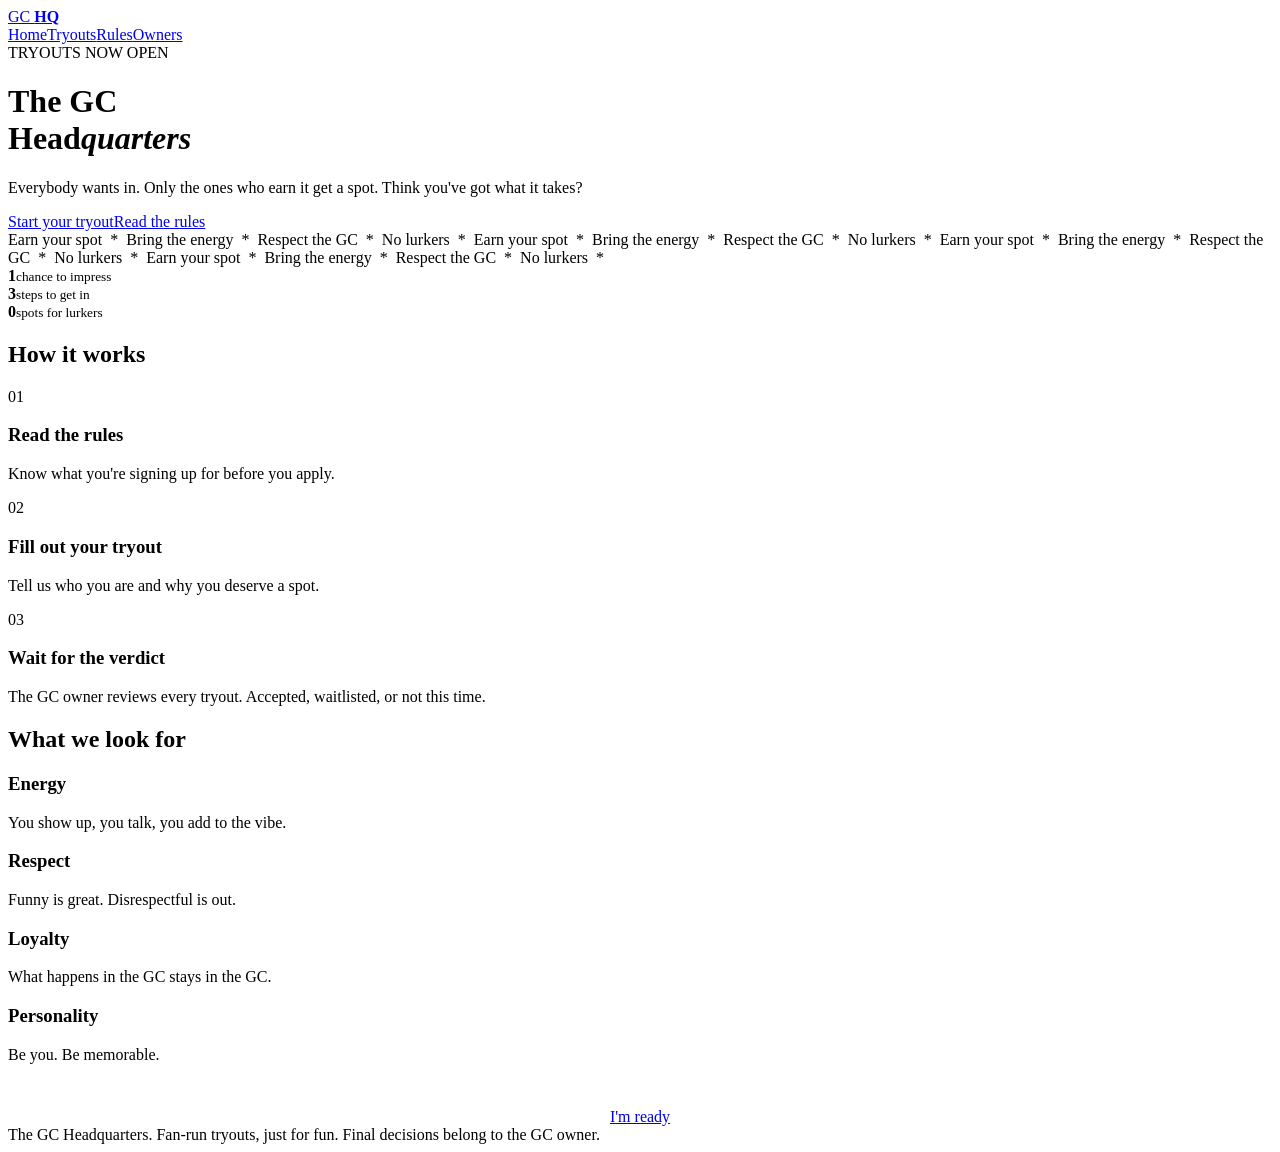
==== index.html @ 70f2122e "Add initial index.html for GC Headquarters" ====
<!doctype html><html lang="en"><head><meta charset="utf-8"><meta name="viewport" content="width=device-width,initial-scale=1"><title>The GC Headquarters</title><link rel="stylesheet" href="style.css"></head><body>
<nav><a class="logo" href="index.html">GC <b>HQ</b></a><div class="links"><a href="index.html" class="on">Home</a><a href="tryout.html" class="">Tryouts</a><a href="rules.html" class="">Rules</a><a href="owner-login.html">Owners</a></div></nav>
<div class="wrap">
<div class="hero"><div class="badge">TRYOUTS NOW OPEN</div>
<h1>The GC<br><span>Head</span><em>quarters</em></h1>
<p class="sub">Everybody wants in. Only the ones who earn it get a spot. Think you've got what it takes?</p>
<a class="btn" href="tryout.html">Start your tryout</a><a class="btn alt" href="rules.html">Read the rules</a></div>
<div class="ticker"><div>Earn your spot &nbsp;*&nbsp; Bring the energy &nbsp;*&nbsp; Respect the GC &nbsp;*&nbsp; No lurkers &nbsp;*&nbsp; Earn your spot &nbsp;*&nbsp; Bring the energy &nbsp;*&nbsp; Respect the GC &nbsp;*&nbsp; No lurkers &nbsp;*&nbsp; Earn your spot &nbsp;*&nbsp; Bring the energy &nbsp;*&nbsp; Respect the GC &nbsp;*&nbsp; No lurkers &nbsp;*&nbsp; Earn your spot &nbsp;*&nbsp; Bring the energy &nbsp;*&nbsp; Respect the GC &nbsp;*&nbsp; No lurkers &nbsp;*&nbsp;</div></div>
<div class="stats"><div class="stat"><b>1</b><small>chance to impress</small></div><div class="stat"><b>3</b><small>steps to get in</small></div><div class="stat"><b>0</b><small>spots for lurkers</small></div></div>
<h2>How it works</h2>
<div class="grid">
<div class="card"><div class="n">01</div><h3>Read the rules</h3><p>Know what you're signing up for before you apply.</p></div>
<div class="card"><div class="n">02</div><h3>Fill out your tryout</h3><p>Tell us who you are and why you deserve a spot.</p></div>
<div class="card"><div class="n">03</div><h3>Wait for the verdict</h3><p>The GC owner reviews every tryout. Accepted, waitlisted, or not this time.</p></div>
</div>
<h2>What we look for</h2>
<div class="grid">
<div class="card"><h3>Energy</h3><p>You show up, you talk, you add to the vibe.</p></div>
<div class="card"><h3>Respect</h3><p>Funny is great. Disrespectful is out.</p></div>
<div class="card"><h3>Loyalty</h3><p>What happens in the GC stays in the GC.</p></div>
<div class="card"><h3>Personality</h3><p>Be you. Be memorable.</p></div>
</div>
<div style="text-align:center;margin-top:44px"><a class="btn" href="tryout.html">I'm ready</a></div>
</div>
<footer>The GC Headquarters. Fan-run tryouts, just for fun. Final decisions belong to the GC owner.</footer></body></html>
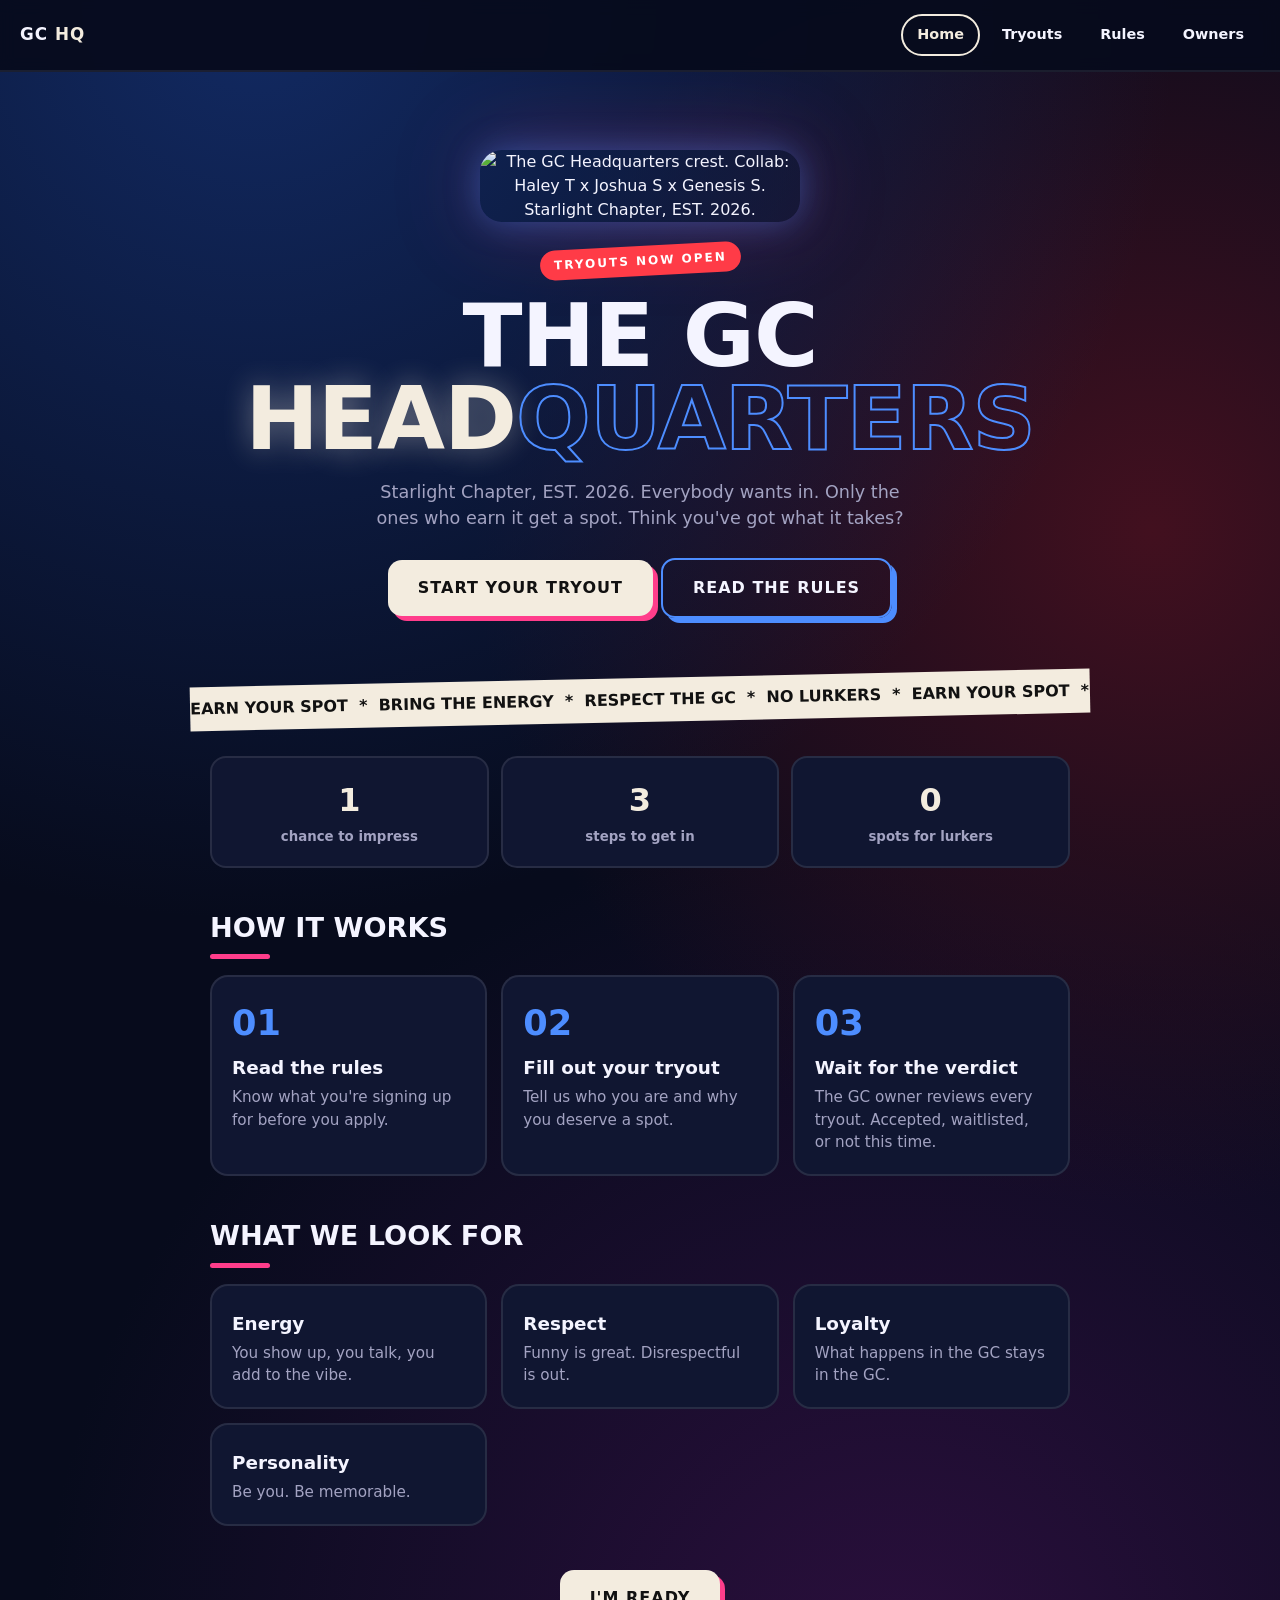
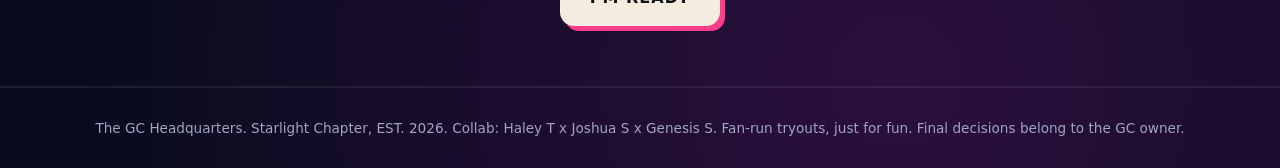
==== commit 91f8a92e: "Modify footer content with chapter details Updated footer to include chapter name and collaborators." ====
--- a/index.html
+++ b/index.html
@@ -1,9 +1,9 @@
-<!doctype html><html lang="en"><head><meta charset="utf-8"><meta name="viewport" content="width=device-width,initial-scale=1"><title>The GC Headquarters</title><link rel="stylesheet" href="style.css"></head><body>
+<!doctype html><html lang="en"><head><meta charset="utf-8"><meta name="viewport" content="width=device-width,initial-scale=1"><title>The GC Headquarters</title><link rel="icon" type="image/png" href="favicon.png"><link rel="apple-touch-icon" href="favicon.png"><link rel="stylesheet" href="style.css"></head><body>
 <nav><a class="logo" href="index.html">GC <b>HQ</b></a><div class="links"><a href="index.html" class="on">Home</a><a href="tryout.html" class="">Tryouts</a><a href="rules.html" class="">Rules</a><a href="owner-login.html">Owners</a></div></nav>
 <div class="wrap">
-<div class="hero"><div class="badge">TRYOUTS NOW OPEN</div>
+<div class="hero"><img class="crest" src="crest.jpg" alt="The GC Headquarters crest. Collab: Haley T x Joshua S x Genesis S. Starlight Chapter, EST. 2026."><div class="badge">TRYOUTS NOW OPEN</div>
 <h1>The GC<br><span>Head</span><em>quarters</em></h1>
-<p class="sub">Everybody wants in. Only the ones who earn it get a spot. Think you've got what it takes?</p>
+<p class="sub">Starlight Chapter, EST. 2026. Everybody wants in. Only the ones who earn it get a spot. Think you've got what it takes?</p>
 <a class="btn" href="tryout.html">Start your tryout</a><a class="btn alt" href="rules.html">Read the rules</a></div>
 <div class="ticker"><div>Earn your spot &nbsp;*&nbsp; Bring the energy &nbsp;*&nbsp; Respect the GC &nbsp;*&nbsp; No lurkers &nbsp;*&nbsp; Earn your spot &nbsp;*&nbsp; Bring the energy &nbsp;*&nbsp; Respect the GC &nbsp;*&nbsp; No lurkers &nbsp;*&nbsp; Earn your spot &nbsp;*&nbsp; Bring the energy &nbsp;*&nbsp; Respect the GC &nbsp;*&nbsp; No lurkers &nbsp;*&nbsp; Earn your spot &nbsp;*&nbsp; Bring the energy &nbsp;*&nbsp; Respect the GC &nbsp;*&nbsp; No lurkers &nbsp;*&nbsp;</div></div>
 <div class="stats"><div class="stat"><b>1</b><small>chance to impress</small></div><div class="stat"><b>3</b><small>steps to get in</small></div><div class="stat"><b>0</b><small>spots for lurkers</small></div></div>
@@ -22,4 +22,4 @@
 </div>
 <div style="text-align:center;margin-top:44px"><a class="btn" href="tryout.html">I'm ready</a></div>
 </div>
-<footer>The GC Headquarters. Fan-run tryouts, just for fun. Final decisions belong to the GC owner.</footer></body></html>
+<footer>The GC Headquarters. Starlight Chapter, EST. 2026. Collab: Haley T x Joshua S x Genesis S. Fan-run tryouts, just for fun. Final decisions belong to the GC owner.</footer></body></html>
--- a/style.css
+++ b/style.css
@@ -0,0 +1,64 @@
+:root{--bg:#070b1c;--card:#101631;--starlight:#f3ecdf;--pink:#ff3d8b;--red:#ff3b47;--blue:#4d8dff;--txt:#f4f4ff;--mut:#a3a3c2}
+*{box-sizing:border-box;margin:0;padding:0}
+body{overflow-x:hidden;background:radial-gradient(circle at 20% 0%,#122a63 0,transparent 45%),radial-gradient(circle at 90% 30%,#42101f 0,transparent 40%),radial-gradient(circle at 70% 95%,#2b0f3d 0,transparent 45%),var(--bg);color:var(--txt);font-family:system-ui,-apple-system,"Segoe UI",Roboto,sans-serif;line-height:1.5;min-height:100vh}
+a{color:inherit}
+nav{display:flex;align-items:center;justify-content:space-between;padding:14px 20px;position:sticky;top:0;background:#070b1cee;backdrop-filter:blur(8px);border-bottom:2px solid #ffffff14;z-index:5;flex-wrap:wrap;gap:8px}
+.logo{font-weight:900;letter-spacing:1px;text-decoration:none;font-size:1.05rem}
+.logo b{color:var(--starlight)}
+nav .links{display:flex;gap:6px;flex-wrap:wrap}
+nav .links a{text-decoration:none;font-weight:700;font-size:.9rem;padding:8px 14px;border-radius:99px;border:2px solid transparent}
+nav .links a.on,nav .links a:hover{border-color:var(--starlight);color:var(--starlight)}
+.wrap{max-width:900px;margin:0 auto;padding:28px 20px 60px}
+.hero{text-align:center;padding:50px 0 30px}
+.crest{display:block;width:min(320px,78vw);height:auto;margin:0 auto 24px;border-radius:22px;box-shadow:0 0 34px #4d8dff66,0 0 90px #ff3d8b40}
+.crest.small{width:130px;margin:0 0 18px;border-radius:16px}
+.badge{display:inline-block;background:var(--red);color:#fff;font-weight:800;font-size:.75rem;letter-spacing:2px;padding:6px 14px;border-radius:99px;transform:rotate(-3deg);margin-bottom:18px}
+h1{font-size:clamp(2rem,9vw,5.5rem);line-height:.95;font-weight:900;text-transform:uppercase;letter-spacing:-1px}
+h1 span{color:var(--starlight);text-shadow:0 0 30px #f3ecdf66}
+h1 em{font-style:normal;-webkit-text-stroke:2px var(--blue);color:transparent}
+.sub{color:var(--mut);max-width:560px;margin:18px auto 26px;font-size:1.1rem}
+.btn{display:inline-block;background:var(--starlight);color:#111;font-weight:900;text-transform:uppercase;letter-spacing:1px;padding:16px 30px;border-radius:14px;border:0;text-decoration:none;font-size:1rem;box-shadow:5px 5px 0 var(--pink);cursor:pointer;transition:.15s}
+.btn:hover{transform:translate(-2px,-2px);box-shadow:8px 8px 0 var(--pink)}
+.btn.alt{background:transparent;color:var(--txt);border:2px solid var(--blue);box-shadow:5px 5px 0 var(--blue);margin-left:8px}
+.stats{display:grid;grid-template-columns:repeat(3,1fr);gap:12px;margin:34px 0}
+.stat{background:var(--card);border:2px solid #ffffff18;border-radius:16px;padding:18px 8px;text-align:center}
+.stat b{display:block;font-size:2rem;color:var(--starlight)}
+.stat small{color:var(--mut);font-weight:600}
+h2{font-size:1.7rem;text-transform:uppercase;font-weight:900;margin:40px 0 16px}
+h2::after{content:"";display:block;width:60px;height:5px;background:var(--pink);margin-top:6px;border-radius:9px}
+.grid{display:grid;grid-template-columns:repeat(auto-fit,minmax(230px,1fr));gap:14px}
+.card{background:var(--card);border:2px solid #ffffff18;border-radius:18px;padding:20px}
+.card .n{font-size:2.2rem;font-weight:900;color:var(--blue)}
+.card h3{margin:4px 0;font-size:1.15rem}
+.card p{color:var(--mut);font-size:.95rem}
+.ticker{overflow:hidden;white-space:nowrap;background:var(--starlight);color:#111;font-weight:900;text-transform:uppercase;padding:10px 0;transform:rotate(-1.2deg);margin:30px -20px}
+.ticker div{display:inline-block;animation:t 22s linear infinite}
+@keyframes t{to{transform:translateX(-50%)}}
+form{background:var(--card);border:2px solid #ffffff18;border-radius:20px;padding:22px}
+label{display:block;font-weight:800;margin:16px 0 6px}
+label small{font-weight:500;color:var(--mut)}
+input,textarea,select{width:100%;background:#070b1c;color:var(--txt);border:2px solid #ffffff2a;border-radius:12px;padding:13px;font:inherit}
+input:focus,textarea:focus,select:focus{outline:0;border-color:var(--starlight)}
+textarea{min-height:110px;resize:vertical}
+.chips{display:flex;flex-wrap:wrap;gap:8px}
+.chips label{margin:0;font-weight:700}
+.chips input{display:none}
+.chips span{display:inline-block;padding:9px 15px;border-radius:99px;border:2px solid #ffffff2a;cursor:pointer;font-size:.92rem}
+.chips input:checked+span{background:var(--pink);border-color:var(--pink)}
+.check{display:flex;gap:10px;align-items:flex-start;font-weight:600}
+.check input{width:22px;height:22px;margin-top:3px;flex:none}
+.err{color:var(--red);font-weight:700;margin-top:10px;min-height:1.2em}
+#result{display:none}
+.ticket{background:linear-gradient(135deg,#122a63,#42101f);border:3px dashed var(--starlight);border-radius:20px;padding:24px;text-align:center;margin-top:10px}
+.ticket h3{color:var(--starlight);font-size:1.5rem;text-transform:uppercase}
+.ticket .id{font-size:2rem;font-weight:900;letter-spacing:3px;margin:8px 0}
+.ticket p{color:var(--mut);margin:6px 0}
+.rules{list-style:none;counter-reset:r}
+.rules li{counter-increment:r;background:var(--card);border:2px solid #ffffff18;border-left:6px solid var(--starlight);border-radius:14px;padding:16px 16px 16px 64px;margin-bottom:12px;position:relative}
+.rules li::before{content:counter(r);position:absolute;left:16px;top:10px;font-size:2rem;font-weight:900;color:var(--starlight)}
+.rules b{display:block;font-size:1.1rem}
+.rules span{color:var(--mut)}
+.ban li{border-left-color:var(--red)}
+.ban li::before{color:var(--red)}
+footer{text-align:center;color:var(--mut);padding:30px 20px;font-size:.85rem;border-top:2px solid #ffffff14}
+@media(max-width:520px){.stats{gap:8px}.stat b{font-size:1.5rem}.btn.alt{margin:14px 0 0}}
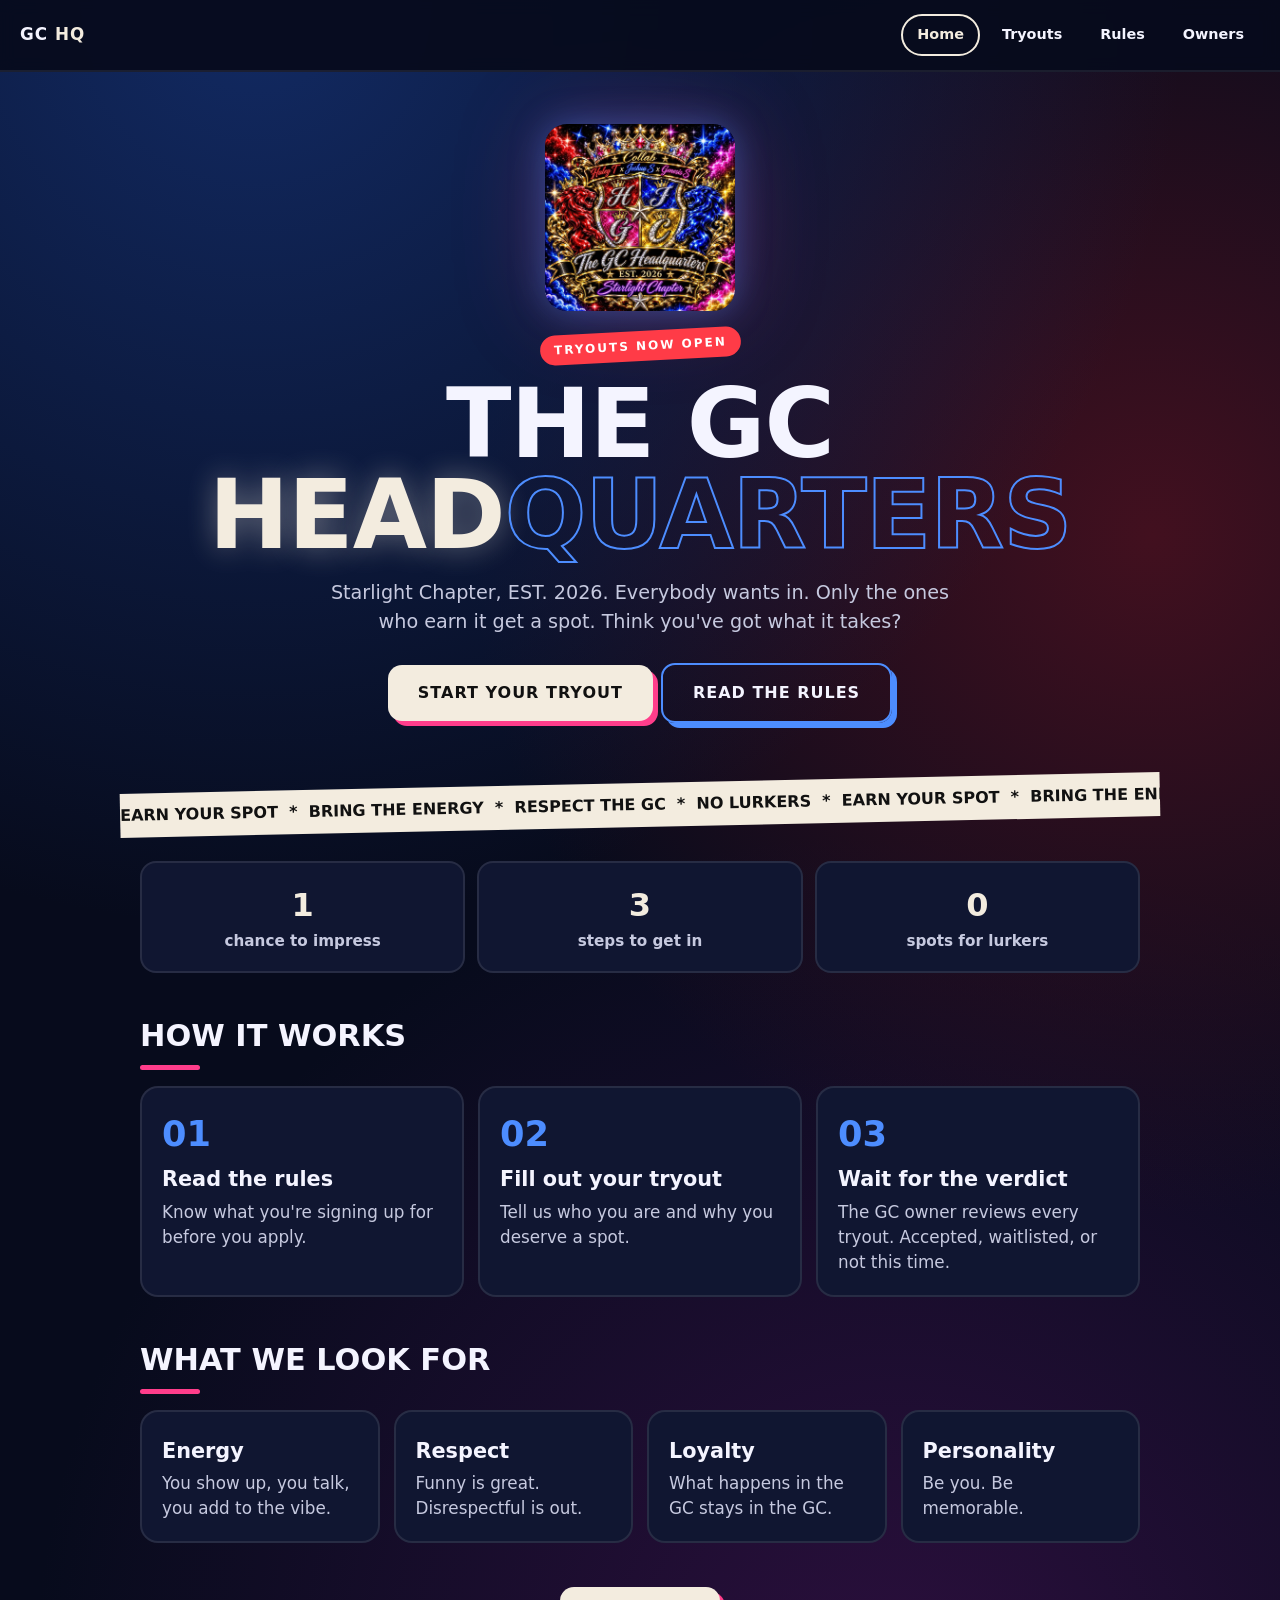
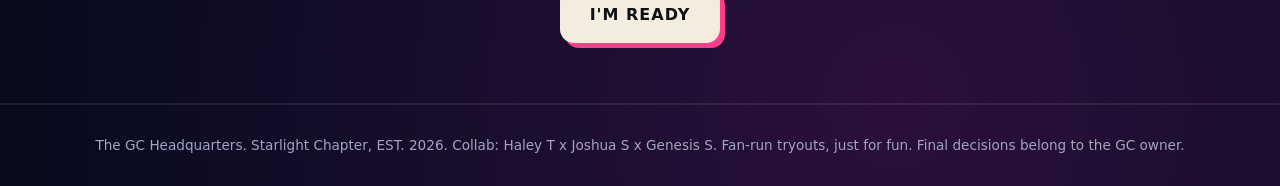
==== commit 50cf3c89: "Make homepage crest smaller and text easier to read" ====
--- a/index.html
+++ b/index.html
@@ -1,4 +1,31 @@
-<!doctype html><html lang="en"><head><meta charset="utf-8"><meta name="viewport" content="width=device-width,initial-scale=1"><title>The GC Headquarters</title><link rel="icon" type="image/png" href="favicon.png"><link rel="apple-touch-icon" href="favicon.png"><link rel="stylesheet" href="style.css"></head><body>
+<!doctype html><html lang="en"><head><meta charset="utf-8"><meta name="viewport" content="width=device-width,initial-scale=1"><title>The GC Headquarters</title><link rel="icon" type="image/png" href="favicon.png"><link rel="apple-touch-icon" href="favicon.png"><link rel="stylesheet" href="style.css"><style>
+/* Keep the home crest compact and give the content more room. */
+.wrap{max-width:1040px}
+.hero{padding-top:24px}
+.hero .crest{width:min(190px,45vw);margin-bottom:20px}
+.hero h1{font-size:clamp(2.35rem,9.5vw,6rem)}
+.hero .sub{font-size:1.2rem;max-width:660px;color:#c6c9df}
+.card h3{font-size:1.3rem}
+.card p{font-size:1.05rem;color:#c6c9df}
+.stat small{font-size:.95rem;color:#c6c9df}
+h2{font-size:1.9rem}
+@media(max-width:520px){
+nav{padding:12px}
+nav .links{gap:0}
+nav .links a{padding:7px 9px}
+.wrap{padding-top:18px}
+.hero{padding-top:12px}
+.hero .crest{width:150px;margin-bottom:18px}
+.hero h1{font-size:clamp(2rem,9.2vw,3rem);letter-spacing:-1px}
+.hero .sub{font-size:1.15rem}
+.hero .btn{display:block;width:100%;max-width:340px;margin:14px auto 0}
+.stats{grid-template-columns:1fr;gap:10px}
+.stat{display:flex;align-items:center;justify-content:center;gap:12px;padding:12px}
+.stat b{font-size:1.8rem}
+.stat small{font-size:1rem}
+.grid{grid-template-columns:1fr}
+}
+</style></head><body>
 <nav><a class="logo" href="index.html">GC <b>HQ</b></a><div class="links"><a href="index.html" class="on">Home</a><a href="tryout.html" class="">Tryouts</a><a href="rules.html" class="">Rules</a><a href="owner-login.html">Owners</a></div></nav>
 <div class="wrap">
 <div class="hero"><img class="crest" src="crest.jpg" alt="The GC Headquarters crest. Collab: Haley T x Joshua S x Genesis S. Starlight Chapter, EST. 2026."><div class="badge">TRYOUTS NOW OPEN</div>
